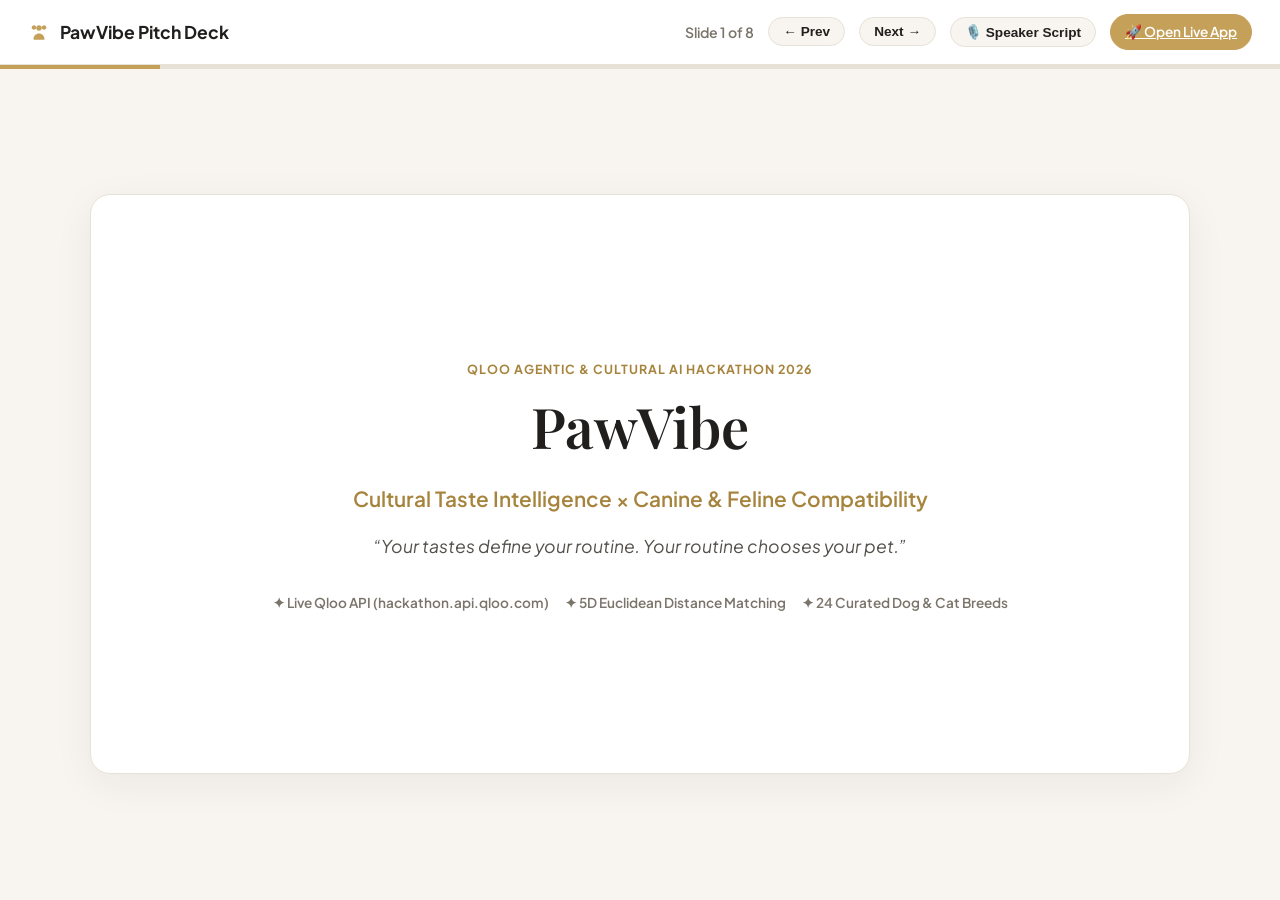
==== frontend/pitch.html @ b1a216c2 "Updated UI" ====
<!DOCTYPE html>
<html lang="en">
<head>
  <meta charset="UTF-8">
  <meta name="viewport" content="width=device-width, initial-scale=1.0">
  <title>PawVibe — Hackathon Pitch Deck</title>
  <link rel="stylesheet" href="styles.css">
  <style>
    :root {
      --slide-bg: #F8F5F0;
      --card-bg: #FFFFFF;
      --text-dark: #211F1D;
      --text-body: #54504A;
      --text-muted: #7A746B;
      --accent-gold: #C5A059;
      --accent-gold-deep: #A7843D;
      --border-subtle: #E7E2D8;
    }

    body {
      background: var(--slide-bg);
      color: var(--text-dark);
      font-family: 'Plus Jakarta Sans', sans-serif;
      margin: 0;
      padding: 0;
      overflow: hidden;
      display: flex;
      flex-direction: column;
      height: 100vh;
    }

    /* Deck Top Controls */
    .deck-header {
      display: flex;
      justify-content: space-between;
      align-items: center;
      padding: 14px 28px;
      background: var(--card-bg);
      border-bottom: 1px solid var(--border-subtle);
      z-index: 100;
    }

    .deck-brand {
      display: flex;
      align-items: center;
      gap: 10px;
      font-weight: 700;
      font-size: 1.1rem;
    }

    .deck-controls {
      display: flex;
      align-items: center;
      gap: 14px;
    }

    .slide-counter {
      font-size: 0.88rem;
      font-weight: 600;
      color: var(--text-muted);
    }

    .ctrl-btn {
      background: var(--slide-bg);
      border: 1px solid var(--border-subtle);
      color: var(--text-dark);
      padding: 6px 14px;
      border-radius: 9999px;
      font-size: 0.85rem;
      font-weight: 600;
      cursor: pointer;
      display: inline-flex;
      align-items: center;
      gap: 6px;
      transition: all 0.2s ease;
    }

    .ctrl-btn:hover {
      border-color: var(--accent-gold);
      background: #FFF;
    }

    .ctrl-btn.primary {
      background: var(--accent-gold);
      color: #FFF;
      border-color: var(--accent-gold);
    }

    /* Progress bar */
    .progress-bar-container {
      width: 100%;
      height: 4px;
      background: var(--border-subtle);
    }

    .progress-bar-fill {
      height: 100%;
      background: var(--accent-gold);
      width: 12.5%;
      transition: width 0.3s ease;
    }

    /* Slides Viewport */
    .slides-viewport {
      flex: 1;
      display: flex;
      align-items: center;
      justify-content: center;
      padding: 30px;
      position: relative;
    }

    .slide {
      display: none;
      width: 100%;
      max-width: 1100px;
      height: 580px;
      background: var(--card-bg);
      border: 1px solid var(--border-subtle);
      border-radius: 20px;
      padding: 44px 50px;
      box-shadow: 0 10px 40px rgba(33, 31, 29, 0.06);
      animation: slideIn 0.35s ease;
      position: relative;
      overflow-y: auto;
    }

    .slide.active {
      display: flex;
      flex-direction: column;
    }

    @keyframes slideIn {
      from { opacity: 0; transform: translateY(10px); }
      to { opacity: 1; transform: translateY(0); }
    }

    .slide-tag {
      font-size: 0.78rem;
      font-weight: 700;
      color: var(--accent-gold-deep);
      text-transform: uppercase;
      letter-spacing: 0.08em;
      margin-bottom: 8px;
    }

    .slide-title {
      font-family: 'Playfair Display', serif;
      font-size: 2.2rem;
      font-weight: 600;
      margin-bottom: 8px;
      color: var(--text-dark);
    }

    .slide-sub {
      font-size: 1rem;
      color: var(--text-muted);
      margin-bottom: 28px;
    }

    .grid-3 {
      display: grid;
      grid-template-columns: repeat(3, 1fr);
      gap: 20px;
      flex: 1;
    }

    .grid-2 {
      display: grid;
      grid-template-columns: 1fr 1fr;
      gap: 28px;
      flex: 1;
      align-items: center;
    }

    .p-card {
      background: #FAF8F4;
      border: 1px solid var(--border-subtle);
      border-radius: 14px;
      padding: 24px;
    }

    .p-card h3 {
      font-size: 1.15rem;
      margin-bottom: 8px;
      color: var(--text-dark);
    }

    .p-card p {
      font-size: 0.88rem;
      color: var(--text-body);
      line-height: 1.5;
    }

    .stat-huge {
      font-size: 2.4rem;
      font-weight: 800;
      color: var(--accent-gold-deep);
      margin-bottom: 4px;
      line-height: 1;
    }

    /* Speaker Notes Drawer */
    .notes-drawer {
      display: none;
      padding: 16px 28px;
      background: #211F1D;
      color: #E7E2D8;
      font-size: 0.88rem;
      line-height: 1.5;
      border-top: 1px solid rgba(255, 255, 255, 0.1);
    }

    .notes-drawer.open {
      display: block;
    }

    .notes-drawer strong {
      color: var(--accent-gold);
    }

    .slide-img {
      width: 100%;
      height: 320px;
      object-fit: contain;
      background: #FAF8F4;
      border: 1px solid var(--border-subtle);
      border-radius: 12px;
    }
  </style>
</head>
<body>

  <!-- Top Bar -->
  <header class="deck-header">
    <div class="deck-brand">
      <svg width="22" height="22" viewBox="0 0 24 24" fill="#C5A059"><path d="M12 10.5c1.66 0 3-1.34 3-3s-1.34-3-3-3-3 1.34-3 3 1.34 3 3 3zm-5.5-1c1.38 0 2.5-1.12 2.5-2.5S7.88 4.5 6.5 4.5 4 5.62 4 7s1.12 2.5 2.5 2.5zm11 0c1.38 0 2.5-1.12 2.5-2.5S18.88 4.5 17.5 4.5 15 5.62 15 7s1.12 2.5 2.5 2.5zm-5.5 4c-3.31 0-6 2.69-6 6 0 .55.45 1 1 1h10c.55 0 1-.45 1-1 0-3.31-2.69-6-6-6z"/></svg>
      <span>PawVibe Pitch Deck</span>
    </div>

    <div class="deck-controls">
      <span class="slide-counter" id="slide-num">Slide 1 of 8</span>
      <button class="ctrl-btn" id="prev-btn">← Prev</button>
      <button class="ctrl-btn" id="next-btn">Next →</button>
      <button class="ctrl-btn" id="notes-btn">🎙️ Speaker Script</button>
      <a href="/" target="_blank" class="ctrl-btn primary">🚀 Open Live App</a>
    </div>
  </header>

  <div class="progress-bar-container">
    <div class="progress-bar-fill" id="progress-bar"></div>
  </div>

  <!-- Viewport -->
  <main class="slides-viewport">

    <!-- Slide 1: Cover -->
    <section class="slide active" data-notes="Good morning judges! Today we present PawVibe — an innovative application that solves a real-world multi-billion dollar animal welfare problem using Qloo’s Taste Intelligence API.">
      <div style="margin: auto 0; text-align: center;">
        <span class="slide-tag">Qloo Agentic & Cultural AI Hackathon 2026</span>
        <h1 class="slide-title" style="font-size: 3.5rem; margin-bottom: 12px;">PawVibe</h1>
        <p style="font-size: 1.3rem; color: var(--accent-gold-deep); font-weight: 600; margin-bottom: 16px;">
          Cultural Taste Intelligence × Canine & Feline Compatibility
        </p>
        <p style="font-size: 1.1rem; color: var(--text-body); max-width: 650px; margin: 0 auto 32px; font-style: italic;">
          “Your tastes define your routine. Your routine chooses your pet.”
        </p>
        <div style="display: flex; gap: 16px; justify-content: center; font-size: 0.85rem; color: var(--text-muted); font-weight: 600;">
          <span>✦ Live Qloo API (hackathon.api.qloo.com)</span>
          <span>✦ 5D Euclidean Distance Matching</span>
          <span>✦ 24 Curated Dog & Cat Breeds</span>
        </div>
      </div>
    </section>

    <!-- Slide 2: The Problem -->
    <section class="slide" data-notes="Every year, 6.5 million pets enter shelters. Nearly half of surrenders happen because people pick pets based on looks rather than daily lifestyle fit. A remote worker adopts a high-energy working dog, or an outdoor runner adopts a quiet cat.">
      <span class="slide-tag">The Problem</span>
      <h2 class="slide-title">The Pet-Lifestyle Mismatch Crisis</h2>
      <p class="slide-sub">Why millions of animal adoptions fail despite good intentions</p>

      <div class="grid-3">
        <div class="p-card">
          <div class="stat-huge">6.5M</div>
          <h3>Shelter Animals Annually</h3>
          <p>Over 6.5 million companion animals enter US shelters every year. Up to 47% of rehoming decisions stem from lifestyle incompatibilities: exercise needs, living space, or noise tolerance.</p>
        </div>

        <div class="p-card">
          <div class="stat-huge" style="color: var(--text-dark);">Aesthetic</div>
          <h3>The Selection Blindspot</h3>
          <p>Prospective owners adopt pets based on cute photos or social media trends. Nobody quantifies their actual daily physical routine in numerical metrics before bringing a pet home.</p>
        </div>

        <div class="p-card" style="border-color: var(--accent-gold); background: #FFF;">
          <div class="stat-huge">Taste Data</div>
          <h3>The Missing Link</h3>
          <p>While people struggle to evaluate their routine objectively, they easily know their favorite music, cinema, brands, and weekend spots. Cultural taste holds the hidden blueprint of daily life.</p>
        </div>
      </div>
    </section>

    <!-- Slide 3: The Insight -->
    <section class="slide" data-notes="Qloo does not have a dog breeds endpoint. But Qloo has the world's best cultural graph. When someone likes Radiohead and hiking, Qloo's Insights API reveals the places they visit and brands they trust. PawVibe synthesizes that into a 5D Lifestyle Vector.">
      <span class="slide-tag">The Innovation</span>
      <h2 class="slide-title">Qloo as a Taste-to-Lifestyle Layer</h2>
      <p class="slide-sub">How cross-domain cultural affinities map to biological breed traits</p>

      <div class="grid-2">
        <div class="p-card">
          <h3>The Traditional Gap</h3>
          <ul style="font-size: 0.9rem; color: var(--text-body); line-height: 1.8; padding-left: 20px;">
            <li><strong>Qloo has no biological pet data</strong> — only cultural entities.</li>
            <li><strong>Self-reported quizzes fail</strong> — users overstate fitness and understate travel.</li>
            <li><strong>No bridge existed</strong> connecting consumer taste to animal temperaments.</li>
          </ul>
        </div>

        <div class="p-card" style="border-color: var(--accent-gold);">
          <h3>The PawVibe Translation Engine</h3>
          <ol style="font-size: 0.9rem; color: var(--text-body); line-height: 1.8; padding-left: 20px;">
            <li><strong>Ingest Non-PII Signals:</strong> Bands, films, brands, and neighborhood.</li>
            <li><strong>Live Qloo Insights:</strong> Queries correlated places and brand affinities.</li>
            <li><strong>Synthesize 5D Vector:</strong> Calibrates Activity, Space, Social, Routine, and Noise.</li>
            <li><strong>Euclidean Trait Match:</strong> Scores top 3 dogs and top 3 cats.</li>
          </ol>
        </div>
      </div>
    </section>

    <!-- Slide 4: Technical Architecture -->
    <section class="slide" data-notes="Here is our live technical integration. We query hackathon.api.qloo.com in real time. First resolving search entities, then querying insights across places and brands, extracting semantic tags like Tranquil or Outdoor.">
      <span class="slide-tag">Architecture</span>
      <h2 class="slide-title">Live Qloo API Integration</h2>
      <p class="slide-sub">Real-time queries to https://hackathon.api.qloo.com</p>

      <div class="grid-2">
        <div>
          <div class="p-card" style="margin-bottom: 16px;">
            <h4 style="color: var(--accent-gold-deep); margin-bottom: 4px;">1. Entity Search: GET /search?query={term}</h4>
            <p>Resolves cultural queries (Radiohead, A24, Patagonia) to standardized Qloo UUIDs (e.g. <code>70CAE5BF-2F4C...</code>).</p>
          </div>
          <div class="p-card" style="margin-bottom: 16px;">
            <h4 style="color: var(--accent-gold-deep); margin-bottom: 4px;">2. Place Insights: GET /v2/insights (type: place)</h4>
            <p>Retrieves physical place archetypes & tags: <em>Tranquil, Historic, Parks, Nature conservation</em>.</p>
          </div>
          <div class="p-card">
            <h4 style="color: var(--accent-gold-deep); margin-bottom: 4px;">3. Brand Insights: GET /v2/insights (type: brand)</h4>
            <p>Retrieves correlated consumer brands: <em>Patagonia, Blinkist, TED Talks, Albion Fit</em>.</p>
          </div>
        </div>

        <div>
          <img src="https://images.unsplash.com/photo-1543466835-00a7907e9de1?auto=format&fit=crop&w=800&q=80" alt="Pet Match Preview" class="slide-img">
        </div>
      </div>
    </section>

    <!-- Slide 5: The Math & Model -->
    <section class="slide" data-notes="We don't use arbitrary tags. We use weighted Euclidean distance. Activity and Living Space have higher weights because animal welfare is most at risk if an active pet is cooped up in a studio.">
      <span class="slide-tag">Mathematical Modeling</span>
      <h2 class="slide-title">Weighted Euclidean Trait Distance</h2>
      <p class="slide-sub">Predictive compatibility modeling against curated biological traits</p>

      <div class="grid-2">
        <div class="p-card">
          <h3>The 5 Dimensions (1.0 to 5.0)</h3>
          <ul style="font-size: 0.88rem; color: var(--text-body); line-height: 1.7; padding-left: 20px;">
            <li><strong>🏃 Activity Level (Weight: 1.25):</strong> Relaxed pace vs. high cardio.</li>
            <li><strong>🏡 Living Space (Weight: 1.20):</strong> Compact studio vs. fenced yard.</li>
            <li><strong>🤝 Social Volume (Weight: 1.00):</strong> Quiet solitude vs. party host.</li>
            <li><strong>⏱️ Home Routine (Weight: 1.00):</strong> Frequent flyer vs. 100% remote.</li>
            <li><strong>🔊 Noise Tolerance (Weight: 0.90):</strong> Pin-drop quiet vs. lively soundscape.</li>
          </ul>
        </div>

        <div class="p-card" style="border-color: var(--accent-gold); background: #FFF;">
          <h3>Distance & Compatibility Equation</h3>
          <div style="background: #F8F5F0; padding: 12px; border-radius: 8px; font-family: monospace; font-size: 0.95rem; margin-bottom: 12px;">
            D(b) = √ [ Σ w_i · ( L_i - T_b,i )² ]<br><br>
            Match % = max( 50, (1 - D(b) / D_max) × 100 )
          </div>
          <p><strong>Explainable AI:</strong> The engine isolates the closest trait dimensions to generate personalized <em>“Why It Fits Your Vibe”</em> justifications.</p>
        </div>
      </div>
    </section>

    <!-- Slide 6: Product UI & Visuals -->
    <section class="slide" data-notes="Here is the user experience. Built with a warm luxury Beige, White, Grey, and Gold atelier theme. Radar charts overlay user profile against breed traits, with verified breed photography.">
      <span class="slide-tag">User Experience</span>
      <h2 class="slide-title">Luxury Atelier UI & Trait Radar Charts</h2>
      <p class="slide-sub">Real-time HTML5 Canvas visualization and verified breed photography</p>

      <div class="grid-3">
        <div class="p-card">
          <h3>1-Click Presets</h3>
          <p>Quick-start with curated profiles like <em>The Alpine Trail Explorer</em>, <em>The Soho Loft Socialite</em>, or <em>The Cozy Remote Creative</em>.</p>
        </div>
        <div class="p-card">
          <h3>Canvas Radar Charts</h3>
          <p>Interactive spider charts comparing user lifestyle in gold against breed requirements in charcoal grey across all 5 dimensions.</p>
        </div>
        <div class="p-card">
          <h3>Live Vector Tuner</h3>
          <p>Interactive slider modal allows users to tweak their lifestyle metrics live and watch breed rankings re-order in real time.</p>
        </div>
      </div>
    </section>

    <!-- Slide 7: Market & Business Model -->
    <section class="slide" data-notes="The pet economy is $150 billion dollars. Beyond commercial affiliate opportunities with ethical breeders and gear brands like Patagonia and Ruffwear, PawVibe directly reduces shelter surrender rates.">
      <span class="slide-tag">Market & Monetization</span>
      <h2 class="slide-title">$150B Pet Market Meets Cultural AI</h2>
      <p class="slide-sub">High-margin business model combined with measurable animal welfare impact</p>

      <div class="grid-3">
        <div class="p-card">
          <div class="stat-huge">$150B+</div>
          <h3>Global Market</h3>
          <p>86M+ pet-owning US households. Adopters spend more on ethical adoptions, premium nutrition, and specialized pet gear than ever before.</p>
        </div>

        <div class="p-card">
          <div class="stat-huge" style="color: var(--text-dark);">Revenue</div>
          <h3>Commercial Streams</h3>
          <ul style="font-size: 0.85rem; color: var(--text-body); padding-left: 16px; line-height: 1.5;">
            <li>Adoption referral fees with verified breeders & rescues.</li>
            <li>Tailored gear commerce via Qloo brand affinities.</li>
            <li>Pet insurance & subscription integrations.</li>
          </ul>
        </div>

        <div class="p-card" style="border-color: var(--accent-gold); background: #FFF;">
          <div class="stat-huge">ESG</div>
          <h3>Shelter Prevention</h3>
          <p>By preventing incompatible adoptions before they happen, PawVibe keeps companion animals out of shelters and in loving permanent homes.</p>
        </div>
      </div>
    </section>

    <!-- Slide 8: Why PawVibe Wins -->
    <section class="slide" data-notes="In summary: PawVibe takes Qloo into a completely fresh, high-impact vertical. It is fully built, live-connected, and beautifully executed. Thank you, and we'd love to take your questions!">
      <span class="slide-tag">Summary</span>
      <h2 class="slide-title">Why PawVibe Wins</h2>
      <p class="slide-sub">Novel cultural AI application, working live API integration, and real-world impact</p>

      <div class="grid-2">
        <div class="p-card">
          <ul style="font-size: 0.92rem; color: var(--text-body); line-height: 1.8; padding-left: 20px;">
            <li><strong>Untapped High-Impact Vertical:</strong> Moves beyond standard music or movie recs into a $150B life-altering decision.</li>
            <li><strong>Live Production Execution:</strong> Connected to <code>hackathon.api.qloo.com</code> with verified search & insights queries.</li>
            <li><strong>Luxury Atelier Aesthetic:</strong> Styled with beige, white, grey, gold, flat SVGs, and real breed photography.</li>
          </ul>
        </div>

        <div class="p-card" style="border-color: var(--accent-gold); text-align: center; display: flex; flex-direction: column; justify-content: center;">
          <h3 style="font-size: 1.5rem; margin-bottom: 12px; color: var(--accent-gold-deep);">Ready for Live Demo</h3>
          <p style="font-size: 1rem; color: var(--text-dark); margin-bottom: 20px;">
            Experience the taste-to-lifestyle matching engine live at <strong>localhost:8080</strong>.
          </p>
          <a href="/" target="_blank" class="ctrl-btn primary" style="padding: 12px 28px; font-size: 1rem; margin: 0 auto;">
            Launch PawVibe Demo 🐾
          </a>
        </div>
      </div>
    </section>

  </main>

  <!-- Speaker Notes Drawer -->
  <footer class="notes-drawer" id="notes-drawer">
    <strong>🎙️ Speaker Script:</strong> <span id="notes-text">Good morning judges! Today we present PawVibe...</span>
  </footer>

  <script>
    const slides = document.querySelectorAll('.slide');
    let currentIdx = 0;
    const slideNumEl = document.getElementById('slide-num');
    const progressBar = document.getElementById('progress-bar');
    const notesDrawer = document.getElementById('notes-drawer');
    const notesText = document.getElementById('notes-text');
    const notesBtn = document.getElementById('notes-btn');

    function showSlide(idx) {
      if (idx < 0) idx = 0;
      if (idx >= slides.length) idx = slides.length - 1;
      currentIdx = idx;

      slides.forEach((s, i) => {
        s.classList.toggle('active', i === currentIdx);
      });

      slideNumEl.textContent = `Slide ${currentIdx + 1} of ${slides.length}`;
      progressBar.style.width = `${((currentIdx + 1) / slides.length) * 100}%`;
      notesText.textContent = slides[currentIdx].getAttribute('data-notes') || '';
    }

    document.getElementById('prev-btn').addEventListener('click', () => showSlide(currentIdx - 1));
    document.getElementById('next-btn').addEventListener('click', () => showSlide(currentIdx + 1));
    
    notesBtn.addEventListener('click', () => {
      notesDrawer.classList.toggle('open');
    });

    document.addEventListener('keydown', (e) => {
      if (e.key === 'ArrowRight' || e.key === 'Space') {
        showSlide(currentIdx + 1);
      } else if (e.key === 'ArrowLeft') {
        showSlide(currentIdx - 1);
      } else if (e.key === 'n' || e.key === 'N') {
        notesDrawer.classList.toggle('open');
      }
    });

    showSlide(0);
  </script>
</body>
</html>
---- frontend/styles.css ----
/* ==========================================================================
   PawVibe Luxury Atelier Design System
   Palette: Strictly Beige, White, Grey, and Gold
   Aesthetic: Flat iconography, clean editorial typography, warm minimalism
   ========================================================================== */

@import url('https://fonts.googleapis.com/css2?family=Plus+Jakarta+Sans:wght@300;400;500;600;700;800&family=Playfair+Display:ital,wght@0,500;0,600;0,700;1,400&display=swap');

:root {
  /* Strictly Beige, White, Grey, Gold */
  
  /* Beige Tones */
  --bg-page: #F7F4EE;
  --bg-beige-subtle: #FAF8F4;
  --bg-beige-surface: #F2EFE8;
  --bg-beige-deep: #EBE5D8;
  
  /* White */
  --color-white: #FFFFFF;
  --bg-card: #FFFFFF;
  --bg-card-subtle: #FCFBF9;
  
  /* Grey Tones */
  --text-primary: #211F1D;
  --text-secondary: #54504A;
  --text-muted: #7A746B;
  --text-light: #A39D92;
  --border-light: #E7E2D8;
  --border-medium: #D5CEBF;
  --border-dark: #A8A092;
  --grey-surface: #EFECE6;

  /* Gold Accents */
  --gold-primary: #C5A059;
  --gold-light: #DFBF77;
  --gold-deep: #A7843D;
  --gold-wash: rgba(197, 160, 89, 0.08);
  --gold-tint: rgba(197, 160, 89, 0.16);
  --gold-border: rgba(197, 160, 89, 0.35);
  --gold-glow: 0 4px 20px rgba(197, 160, 89, 0.18);
  --grad-gold: linear-gradient(135deg, #C5A059 0%, #DFBF77 50%, #B59045 100%);
  --grad-gold-soft: linear-gradient(135deg, rgba(197, 160, 89, 0.15) 0%, rgba(223, 191, 119, 0.1) 100%);

  /* Typography */
  --font-sans: 'Plus Jakarta Sans', -apple-system, BlinkMacSystemFont, sans-serif;
  --font-serif: 'Playfair Display', Georgia, serif;

  /* Geometry & Radii */
  --radius-sm: 6px;
  --radius-md: 12px;
  --radius-lg: 18px;
  --radius-xl: 24px;
  --radius-full: 9999px;

  /* Shadows */
  --shadow-subtle: 0 2px 10px rgba(33, 31, 29, 0.04);
  --shadow-card: 0 6px 24px rgba(33, 31, 29, 0.06);
  --shadow-hover: 0 12px 36px rgba(33, 31, 29, 0.1);
  --shadow-gold: 0 4px 18px rgba(197, 160, 89, 0.25);

  --transition-fast: 0.16s ease;
  --transition-normal: 0.26s ease;
}

/* Base Styles */
* {
  box-sizing: border-box;
  margin: 0;
  padding: 0;
}

body {
  font-family: var(--font-sans);
  background-color: var(--bg-page);
  color: var(--text-primary);
  min-height: 100vh;
  line-height: 1.6;
  overflow-x: hidden;
  background-image: 
    radial-gradient(circle at 10% 8%, rgba(197, 160, 89, 0.05) 0%, transparent 40%),
    radial-gradient(circle at 90% 20%, rgba(213, 206, 191, 0.25) 0%, transparent 45%),
    radial-gradient(circle at 50% 90%, rgba(197, 160, 89, 0.04) 0%, transparent 50%);
  background-attachment: fixed;
}

/* Container */
.app-container {
  max-width: 1180px;
  margin: 0 auto;
  padding: 32px 24px 80px;
  position: relative;
}

/* Header & Atelier Branding */
header.app-header {
  display: flex;
  align-items: center;
  justify-content: space-between;
  padding: 18px 28px;
  background: var(--color-white);
  border: 1px solid var(--border-light);
  border-radius: var(--radius-lg);
  margin-bottom: 40px;
  box-shadow: var(--shadow-subtle);
}

.brand {
  display: flex;
  align-items: center;
  gap: 14px;
}

.brand-icon-box {
  width: 44px;
  height: 44px;
  border-radius: var(--radius-md);
  background: var(--bg-beige-surface);
  border: 1px solid var(--gold-border);
  display: flex;
  align-items: center;
  justify-content: center;
  color: var(--gold-primary);
}

.brand-icon-box svg {
  width: 24px;
  height: 24px;
  fill: currentColor;
}

.brand-text h1 {
  font-family: var(--font-serif);
  font-size: 1.45rem;
  font-weight: 600;
  letter-spacing: -0.01em;
  color: var(--text-primary);
}

.brand-text span {
  font-size: 0.75rem;
  color: var(--text-muted);
  display: block;
  font-weight: 500;
  letter-spacing: 0.02em;
}

.header-status {
  display: flex;
  align-items: center;
  gap: 12px;
}

.pitch-deck-btn {
  display: inline-flex;
  align-items: center;
  gap: 6px;
  padding: 6px 14px;
  background: var(--color-white);
  border: 1px solid var(--gold-primary);
  border-radius: var(--radius-full);
  font-size: 0.8rem;
  font-weight: 600;
  color: var(--gold-deep);
  text-decoration: none;
  transition: all 0.2s ease;
}

.pitch-deck-btn:hover {
  background: var(--gold-primary);
  color: var(--color-white);
  box-shadow: 0 2px 8px rgba(197, 160, 89, 0.25);
}

.status-badge {
  display: inline-flex;
  align-items: center;
  gap: 8px;
  padding: 6px 16px;
  background: var(--bg-beige-subtle);
  border: 1px solid var(--border-medium);
  border-radius: var(--radius-full);
  font-size: 0.8rem;
  color: var(--text-secondary);
  font-weight: 500;
}

.pulse-dot {
  width: 7px;
  height: 7px;
  border-radius: 50%;
  background: var(--gold-primary);
  box-shadow: 0 0 8px rgba(197, 160, 89, 0.6);
}

/* Hero Section */
.hero-section {
  text-align: center;
  max-width: 780px;
  margin: 0 auto 44px;
}

.hero-tag {
  display: inline-flex;
  align-items: center;
  gap: 6px;
  padding: 6px 18px;
  font-size: 0.78rem;
  font-weight: 600;
  text-transform: uppercase;
  letter-spacing: 0.1em;
  background: var(--gold-wash);
  color: var(--gold-deep);
  border: 1px solid var(--gold-border);
  border-radius: var(--radius-full);
  margin-bottom: 20px;
}

.hero-title {
  font-family: var(--font-serif);
  font-size: clamp(2.2rem, 4vw, 3.4rem);
  font-weight: 600;
  line-height: 1.2;
  margin-bottom: 18px;
  color: var(--text-primary);
}

.hero-title .gold-text {
  color: var(--gold-primary);
  font-style: italic;
}

.hero-desc {
  font-size: 1.05rem;
  color: var(--text-secondary);
  line-height: 1.7;
}

/* Preset Persona Bar */
.preset-bar {
  background: var(--color-white);
  border: 1px solid var(--border-light);
  border-radius: var(--radius-lg);
  padding: 24px;
  margin-bottom: 36px;
  box-shadow: var(--shadow-subtle);
}

.preset-title {
  font-size: 0.82rem;
  font-weight: 700;
  color: var(--text-muted);
  text-transform: uppercase;
  letter-spacing: 0.08em;
  margin-bottom: 16px;
  display: flex;
  align-items: center;
  gap: 8px;
}

.preset-title svg {
  width: 14px;
  height: 14px;
  fill: var(--gold-primary);
}

.preset-grid {
  display: grid;
  grid-template-columns: repeat(auto-fit, minmax(230px, 1fr));
  gap: 14px;
}

.preset-card {
  background: var(--bg-beige-subtle);
  border: 1px solid var(--border-light);
  border-radius: var(--radius-md);
  padding: 16px;
  cursor: pointer;
  transition: all var(--transition-fast);
  text-align: left;
}

.preset-card:hover {
  background: var(--color-white);
  border-color: var(--gold-primary);
  transform: translateY(-2px);
  box-shadow: var(--shadow-subtle);
}

.preset-card.active {
  background: var(--color-white);
  border-color: var(--gold-primary);
  box-shadow: var(--gold-glow);
}

.preset-badge {
  font-size: 0.72rem;
  font-weight: 700;
  color: var(--gold-deep);
  text-transform: uppercase;
  letter-spacing: 0.05em;
  display: block;
  margin-bottom: 6px;
}

.preset-card h4 {
  font-size: 0.95rem;
  font-weight: 600;
  color: var(--text-primary);
  margin-bottom: 4px;
}

.preset-card p {
  font-size: 0.8rem;
  color: var(--text-muted);
  line-height: 1.4;
}

/* Main Form Card */
.form-card {
  background: var(--color-white);
  border: 1px solid var(--border-light);
  border-radius: var(--radius-xl);
  padding: 36px;
  box-shadow: var(--shadow-card);
  margin-bottom: 44px;
}

/* Steps Navigation */
.steps-nav {
  display: flex;
  align-items: center;
  justify-content: space-between;
  border-bottom: 1px solid var(--border-light);
  padding-bottom: 22px;
  margin-bottom: 32px;
  overflow-x: auto;
}

.step-tab {
  display: flex;
  align-items: center;
  gap: 10px;
  background: transparent;
  border: none;
  color: var(--text-muted);
  font-family: var(--font-sans);
  font-size: 0.95rem;
  font-weight: 600;
  cursor: pointer;
  padding: 8px 16px;
  border-radius: var(--radius-md);
  transition: all var(--transition-fast);
  white-space: nowrap;
}

.step-tab .step-num {
  width: 28px;
  height: 28px;
  border-radius: 50%;
  background: var(--bg-beige-surface);
  border: 1px solid var(--border-medium);
  display: flex;
  align-items: center;
  justify-content: center;
  font-size: 0.8rem;
  color: var(--text-secondary);
  transition: all var(--transition-fast);
}

.step-tab.active {
  color: var(--text-primary);
}

.step-tab.active .step-num {
  background: var(--gold-primary);
  border-color: var(--gold-primary);
  color: var(--color-white);
  box-shadow: 0 2px 8px rgba(197, 160, 89, 0.4);
}

.step-tab.completed .step-num {
  background: var(--text-secondary);
  border-color: var(--text-secondary);
  color: var(--color-white);
}

/* Form Steps */
.form-step {
  display: none;
  animation: fadeIn 0.25s ease;
}

.form-step.active {
  display: block;
}

@keyframes fadeIn {
  from { opacity: 0; transform: translateY(4px); }
  to { opacity: 1; transform: translateY(0); }
}

.step-header {
  margin-bottom: 28px;
}

.step-header h3 {
  font-family: var(--font-serif);
  font-size: 1.45rem;
  font-weight: 600;
  margin-bottom: 6px;
  display: flex;
  align-items: center;
  gap: 10px;
  color: var(--text-primary);
}

.step-header h3 svg {
  width: 22px;
  height: 22px;
  fill: var(--gold-primary);
}

.step-header p {
  color: var(--text-secondary);
  font-size: 0.95rem;
}

/* Category & Tags */
.taste-category {
  margin-bottom: 28px;
}

.category-label {
  font-size: 0.82rem;
  font-weight: 700;
  color: var(--text-muted);
  margin-bottom: 12px;
  text-transform: uppercase;
  letter-spacing: 0.06em;
  display: flex;
  align-items: center;
  gap: 6px;
}

.category-label svg {
  width: 14px;
  height: 14px;
  fill: var(--gold-deep);
}

.tags-wrap {
  display: flex;
  flex-wrap: wrap;
  gap: 10px;
}

.tag-pill {
  padding: 8px 16px;
  background: var(--bg-beige-subtle);
  border: 1px solid var(--border-medium);
  border-radius: var(--radius-full);
  color: var(--text-secondary);
  font-size: 0.88rem;
  font-weight: 500;
  cursor: pointer;
  transition: all var(--transition-fast);
  user-select: none;
  display: inline-flex;
  align-items: center;
  gap: 8px;
}

.tag-pill svg {
  width: 14px;
  height: 14px;
  fill: var(--text-muted);
  transition: fill var(--transition-fast);
}

.tag-pill:hover {
  background: var(--color-white);
  border-color: var(--gold-primary);
  color: var(--text-primary);
}

.tag-pill.selected {
  background: var(--color-white);
  border-color: var(--gold-primary);
  color: var(--text-primary);
  box-shadow: 0 2px 10px rgba(197, 160, 89, 0.2);
}

.tag-pill.selected svg {
  fill: var(--gold-primary);
}

.custom-tag-box {
  display: flex;
  gap: 12px;
  margin-top: 14px;
}

.input-field {
  flex: 1;
  background: var(--color-white);
  border: 1px solid var(--border-medium);
  border-radius: var(--radius-md);
  padding: 12px 18px;
  color: var(--text-primary);
  font-family: var(--font-sans);
  font-size: 0.95rem;
  outline: none;
  transition: all var(--transition-fast);
}

.input-field:focus {
  border-color: var(--gold-primary);
  box-shadow: 0 0 0 3px rgba(197, 160, 89, 0.15);
}

.btn-secondary {
  background: var(--bg-beige-surface);
  border: 1px solid var(--border-medium);
  color: var(--text-primary);
  font-family: var(--font-sans);
  font-weight: 600;
  padding: 10px 22px;
  border-radius: var(--radius-md);
  cursor: pointer;
  transition: all var(--transition-fast);
  display: inline-flex;
  align-items: center;
  gap: 8px;
}

.btn-secondary:hover {
  background: var(--color-white);
  border-color: var(--gold-primary);
}

/* Radio Options Cards */
.options-grid {
  display: grid;
  grid-template-columns: repeat(auto-fit, minmax(220px, 1fr));
  gap: 16px;
  margin-bottom: 24px;
}

.radio-card {
  position: relative;
  background: var(--bg-beige-subtle);
  border: 1px solid var(--border-light);
  border-radius: var(--radius-lg);
  padding: 22px 20px;
  cursor: pointer;
  transition: all var(--transition-fast);
  text-align: left;
}

.radio-card:hover {
  background: var(--color-white);
  border-color: var(--border-medium);
}

.radio-card.selected {
  background: var(--color-white);
  border-color: var(--gold-primary);
  box-shadow: var(--gold-glow);
}

.radio-card input {
  position: absolute;
  opacity: 0;
}

.card-icon-svg {
  width: 28px;
  height: 28px;
  margin-bottom: 14px;
  fill: var(--text-muted);
  display: block;
  transition: fill var(--transition-fast);
}

.radio-card.selected .card-icon-svg {
  fill: var(--gold-primary);
}

.radio-card h4 {
  font-size: 1rem;
  font-weight: 700;
  margin-bottom: 4px;
  color: var(--text-primary);
}

.radio-card p {
  font-size: 0.82rem;
  color: var(--text-muted);
  line-height: 1.4;
}

/* Actions */
.form-actions {
  display: flex;
  justify-content: space-between;
  align-items: center;
  margin-top: 36px;
  padding-top: 24px;
  border-top: 1px solid var(--border-light);
}

.btn-primary {
  background: var(--grad-gold);
  border: none;
  color: var(--color-white);
  font-family: var(--font-sans);
  font-weight: 700;
  font-size: 0.98rem;
  padding: 14px 34px;
  border-radius: var(--radius-full);
  cursor: pointer;
  box-shadow: var(--shadow-gold);
  transition: all var(--transition-fast);
  display: inline-flex;
  align-items: center;
  gap: 10px;
}

.btn-primary:hover {
  transform: translateY(-2px);
  box-shadow: 0 6px 24px rgba(197, 160, 89, 0.4);
}

.btn-primary svg {
  width: 18px;
  height: 18px;
  fill: currentColor;
}

/* Synthesis Loader */
.synthesis-loader {
  display: none;
  text-align: center;
  padding: 64px 24px;
  background: var(--color-white);
  border: 1px solid var(--border-light);
  border-radius: var(--radius-xl);
  margin-bottom: 44px;
  box-shadow: var(--shadow-card);
}

.loader-orb {
  width: 80px;
  height: 80px;
  margin: 0 auto 24px;
  border-radius: 50%;
  background: var(--bg-beige-surface);
  border: 2px solid var(--gold-primary);
  display: flex;
  align-items: center;
  justify-content: center;
  animation: orbPulse 1.8s infinite ease-in-out;
}

.loader-orb svg {
  width: 36px;
  height: 36px;
  fill: var(--gold-primary);
}

@keyframes orbPulse {
  0% { transform: scale(0.94); box-shadow: 0 0 10px rgba(197, 160, 89, 0.2); }
  50% { transform: scale(1.06); box-shadow: 0 0 25px rgba(197, 160, 89, 0.4); }
  100% { transform: scale(0.94); box-shadow: 0 0 10px rgba(197, 160, 89, 0.2); }
}

.synthesis-loader h3 {
  font-family: var(--font-serif);
  font-size: 1.6rem;
  margin-bottom: 8px;
  color: var(--text-primary);
}

.loader-status {
  font-size: 0.95rem;
  color: var(--gold-deep);
  font-weight: 600;
}

/* ==========================================================================
   Results Dashboard
   ========================================================================== */

.results-section {
  display: none;
  animation: fadeIn 0.3s ease;
}

/* Profile Banner */
.profile-banner {
  background: var(--color-white);
  border: 1px solid var(--gold-border);
  border-radius: var(--radius-xl);
  padding: 34px;
  margin-bottom: 40px;
  box-shadow: var(--shadow-card);
  display: grid;
  grid-template-columns: 1fr auto;
  gap: 28px;
  align-items: center;
}

@media (max-width: 860px) {
  .profile-banner {
    grid-template-columns: 1fr;
  }
}

.profile-tag {
  display: inline-flex;
  align-items: center;
  gap: 6px;
  font-size: 0.76rem;
  font-weight: 700;
  text-transform: uppercase;
  color: var(--gold-deep);
  background: var(--gold-wash);
  padding: 4px 14px;
  border-radius: var(--radius-full);
  margin-bottom: 12px;
  border: 1px solid var(--gold-border);
}

.profile-title {
  font-family: var(--font-serif);
  font-size: 1.85rem;
  font-weight: 600;
  margin-bottom: 10px;
  color: var(--text-primary);
}

.profile-narrative {
  color: var(--text-secondary);
  font-size: 1rem;
  line-height: 1.7;
  margin-bottom: 18px;
}

.affinity-chips {
  display: flex;
  flex-wrap: wrap;
  gap: 8px;
}

.affinity-chip {
  font-size: 0.78rem;
  background: var(--bg-beige-subtle);
  border: 1px solid var(--border-medium);
  padding: 4px 14px;
  border-radius: var(--radius-full);
  color: var(--text-secondary);
  font-weight: 500;
}

/* 5D Lifestyle Vector Scorecard */
.vector-metrics-card {
  background: var(--bg-beige-subtle);
  border: 1px solid var(--border-light);
  border-radius: var(--radius-lg);
  padding: 22px;
  min-width: 300px;
}

.metrics-title {
  font-size: 0.8rem;
  font-weight: 700;
  text-transform: uppercase;
  color: var(--text-muted);
  letter-spacing: 0.06em;
  margin-bottom: 14px;
  display: flex;
  align-items: center;
  justify-content: space-between;
}

.tune-btn {
  background: transparent;
  border: none;
  color: var(--gold-deep);
  font-size: 0.78rem;
  font-weight: 600;
  cursor: pointer;
  text-decoration: underline;
  display: inline-flex;
  align-items: center;
  gap: 4px;
}

.tune-btn svg {
  width: 12px;
  height: 12px;
  fill: currentColor;
}

.metric-row {
  display: flex;
  align-items: center;
  justify-content: space-between;
  margin-bottom: 9px;
  font-size: 0.85rem;
}

.metric-bar-wrap {
  width: 110px;
  height: 6px;
  background: var(--border-light);
  border-radius: var(--radius-full);
  overflow: hidden;
  margin: 0 10px;
}

.metric-bar-fill {
  height: 100%;
  background: var(--grad-gold);
  border-radius: var(--radius-full);
  transition: width 0.5s ease;
}

/* Tabs */
.results-tabs {
  display: flex;
  align-items: center;
  justify-content: center;
  gap: 12px;
  margin-bottom: 36px;
}

.res-tab-btn {
  padding: 12px 28px;
  background: var(--color-white);
  border: 1px solid var(--border-medium);
  border-radius: var(--radius-full);
  font-family: var(--font-sans);
  font-size: 0.95rem;
  font-weight: 600;
  color: var(--text-secondary);
  cursor: pointer;
  transition: all var(--transition-fast);
  display: inline-flex;
  align-items: center;
  gap: 8px;
}

.res-tab-btn svg {
  width: 16px;
  height: 16px;
  fill: currentColor;
}

.res-tab-btn:hover {
  border-color: var(--gold-primary);
  color: var(--text-primary);
}

.res-tab-btn.active {
  background: var(--grad-gold);
  color: var(--color-white);
  border-color: transparent;
  box-shadow: var(--shadow-gold);
}

/* Breed Cards Grid */
.breeds-grid {
  display: grid;
  grid-template-columns: repeat(auto-fit, minmax(340px, 1fr));
  gap: 30px;
  margin-bottom: 50px;
}

.breed-card {
  background: var(--color-white);
  border: 1px solid var(--border-light);
  border-radius: var(--radius-xl);
  overflow: hidden;
  transition: all var(--transition-normal);
  display: flex;
  flex-direction: column;
  box-shadow: var(--shadow-subtle);
  position: relative;
}

.breed-card:hover {
  transform: translateY(-4px);
  border-color: var(--gold-primary);
  box-shadow: var(--shadow-hover);
}

.breed-card.top-pick {
  border-color: var(--gold-primary);
  box-shadow: var(--gold-glow);
}

/* Breed Image Box (Directly in suggestion box) */
.breed-image-box {
  width: 100%;
  height: 220px;
  background: var(--bg-beige-surface);
  position: relative;
  overflow: hidden;
}

.breed-image-box img.breed-img {
  width: 100%;
  height: 100%;
  object-fit: cover;
  transition: transform 0.4s ease;
}

.breed-card:hover .breed-image-box img.breed-img {
  transform: scale(1.04);
}

.species-tag-badge {
  position: absolute;
  top: 14px;
  left: 14px;
  background: rgba(33, 31, 29, 0.75);
  backdrop-filter: blur(8px);
  color: var(--color-white);
  font-size: 0.72rem;
  font-weight: 700;
  text-transform: uppercase;
  letter-spacing: 0.08em;
  padding: 4px 12px;
  border-radius: var(--radius-full);
  display: inline-flex;
  align-items: center;
  gap: 6px;
  border: 1px solid rgba(255, 255, 255, 0.2);
}

.species-tag-badge svg {
  width: 12px;
  height: 12px;
  fill: var(--gold-light);
}

.card-top {
  padding: 22px 24px 16px;
  display: flex;
  justify-content: space-between;
  align-items: flex-start;
  border-bottom: 1px solid var(--border-light);
}

.breed-header h3 {
  font-family: var(--font-serif);
  font-size: 1.4rem;
  font-weight: 600;
  margin-bottom: 4px;
  color: var(--text-primary);
}

.breed-badge {
  display: inline-block;
  font-size: 0.72rem;
  font-weight: 700;
  text-transform: uppercase;
  letter-spacing: 0.04em;
  color: var(--gold-deep);
  background: var(--gold-wash);
  padding: 3px 12px;
  border-radius: var(--radius-full);
  border: 1px solid var(--gold-border);
}

.match-score-badge {
  text-align: right;
  display: flex;
  flex-direction: column;
  align-items: flex-end;
}

.score-num {
  font-family: var(--font-sans);
  font-size: 1.75rem;
  font-weight: 800;
  color: var(--gold-deep);
  line-height: 1;
}

.score-label {
  font-size: 0.68rem;
  color: var(--text-muted);
  text-transform: uppercase;
  font-weight: 600;
  letter-spacing: 0.06em;
  margin-top: 3px;
}

/* Radar Trait Container */
.radar-container {
  padding: 16px 20px;
  background: var(--bg-beige-subtle);
  border-bottom: 1px solid var(--border-light);
  display: flex;
  flex-direction: column;
  align-items: center;
}

.radar-canvas {
  width: 260px;
  height: 190px;
}

.radar-legend {
  display: flex;
  gap: 16px;
  margin-top: 8px;
  font-size: 0.76rem;
  font-weight: 600;
}

.legend-item {
  display: flex;
  align-items: center;
  gap: 6px;
}

.dot-user {
  width: 8px;
  height: 8px;
  border-radius: 50%;
  background: var(--gold-primary);
}

.dot-breed {
  width: 8px;
  height: 8px;
  border-radius: 50%;
  background: var(--text-secondary);
}

/* Card Body */
.card-content {
  padding: 22px 24px;
  flex: 1;
  display: flex;
  flex-direction: column;
}

.tagline {
  font-family: var(--font-serif);
  font-size: 0.95rem;
  color: var(--text-secondary);
  font-style: italic;
  margin-bottom: 18px;
  line-height: 1.5;
}

.why-fits-box {
  background: var(--bg-beige-subtle);
  border: 1px solid var(--border-light);
  border-radius: var(--radius-md);
  padding: 16px;
  margin-bottom: 20px;
}

.why-title {
  font-size: 0.78rem;
  font-weight: 700;
  color: var(--gold-deep);
  text-transform: uppercase;
  letter-spacing: 0.06em;
  margin-bottom: 10px;
  display: flex;
  align-items: center;
  gap: 6px;
}

.why-title svg {
  width: 14px;
  height: 14px;
  fill: currentColor;
}

.why-list {
  list-style: none;
}

.why-list li {
  font-size: 0.84rem;
  color: var(--text-secondary);
  margin-bottom: 8px;
  position: relative;
  padding-left: 16px;
  line-height: 1.45;
}

.why-list li::before {
  content: '•';
  position: absolute;
  left: 0;
  color: var(--gold-primary);
  font-size: 1.1rem;
  line-height: 1;
  top: 1px;
}

/* Specs */
.card-specs {
  display: grid;
  grid-template-columns: repeat(3, 1fr);
  gap: 10px;
  padding-top: 16px;
  margin-top: auto;
  border-top: 1px solid var(--border-light);
  font-size: 0.78rem;
}

.spec-item {
  display: flex;
  flex-direction: column;
}

.spec-k {
  color: var(--text-muted);
  font-weight: 500;
  margin-bottom: 2px;
}

.spec-v {
  color: var(--text-primary);
  font-weight: 600;
}

/* Runner Ups */
.runner-up-section {
  margin-top: 36px;
  padding-top: 36px;
  border-top: 1px solid var(--border-light);
}

.section-subhead {
  font-family: var(--font-serif);
  font-size: 1.35rem;
  font-weight: 600;
  margin-bottom: 20px;
  color: var(--text-primary);
  display: flex;
  align-items: center;
  gap: 10px;
}

.section-subhead svg {
  width: 20px;
  height: 20px;
  fill: var(--gold-primary);
}

.runner-grid {
  display: grid;
  grid-template-columns: repeat(auto-fit, minmax(290px, 1fr));
  gap: 16px;
}

.runner-card {
  background: var(--color-white);
  border: 1px solid var(--border-light);
  border-radius: var(--radius-md);
  padding: 16px 20px;
  display: flex;
  align-items: center;
  gap: 14px;
  transition: all var(--transition-fast);
}

.runner-card:hover {
  border-color: var(--gold-primary);
  box-shadow: var(--shadow-subtle);
}

.runner-thumb {
  width: 52px;
  height: 52px;
  border-radius: var(--radius-md);
  object-fit: cover;
  background: var(--bg-beige-surface);
  border: 1px solid var(--border-light);
}

.runner-info {
  flex: 1;
}

.runner-info h4 {
  font-size: 0.95rem;
  font-weight: 600;
  color: var(--text-primary);
}

.runner-info p {
  font-size: 0.78rem;
  color: var(--text-muted);
}

.runner-score {
  font-family: var(--font-sans);
  font-weight: 800;
  font-size: 1.15rem;
  color: var(--gold-deep);
}

/* Vector Tuner Modal */
.modal-overlay {
  display: none;
  position: fixed;
  inset: 0;
  background: rgba(33, 31, 29, 0.45);
  backdrop-filter: blur(6px);
  z-index: 1000;
  align-items: center;
  justify-content: center;
  padding: 20px;
}

.modal-overlay.active {
  display: flex;
}

.modal-box {
  background: var(--color-white);
  border: 1px solid var(--border-medium);
  border-radius: var(--radius-xl);
  padding: 36px;
  max-width: 540px;
  width: 100%;
  box-shadow: 0 20px 60px rgba(33, 31, 29, 0.15);
  animation: fadeIn 0.2s ease;
}

.modal-header {
  display: flex;
  justify-content: space-between;
  align-items: center;
  margin-bottom: 18px;
}

.modal-header h3 {
  font-family: var(--font-serif);
  font-size: 1.4rem;
  font-weight: 600;
  color: var(--text-primary);
}

.close-btn {
  background: transparent;
  border: none;
  color: var(--text-muted);
  font-size: 1.6rem;
  cursor: pointer;
  line-height: 1;
}

.slider-group {
  margin-bottom: 22px;
}

.slider-label-row {
  display: flex;
  justify-content: space-between;
  font-size: 0.88rem;
  font-weight: 600;
  margin-bottom: 8px;
  color: var(--text-primary);
}

.slider-val {
  color: var(--gold-deep);
  font-weight: 700;
}

.custom-range {
  width: 100%;
  appearance: none;
  height: 6px;
  background: var(--border-light);
  border-radius: var(--radius-full);
  outline: none;
}

.custom-range::-webkit-slider-thumb {
  appearance: none;
  width: 18px;
  height: 18px;
  border-radius: 50%;
  background: var(--gold-primary);
  border: 2px solid var(--color-white);
  cursor: pointer;
  box-shadow: 0 2px 8px rgba(197, 160, 89, 0.4);
}

/* Footer */
footer.app-footer {
  text-align: center;
  padding: 44px 20px 20px;
  color: var(--text-muted);
  font-size: 0.84rem;
  border-top: 1px solid var(--border-light);
  margin-top: 60px;
}

footer.app-footer strong {
  color: var(--text-primary);
}
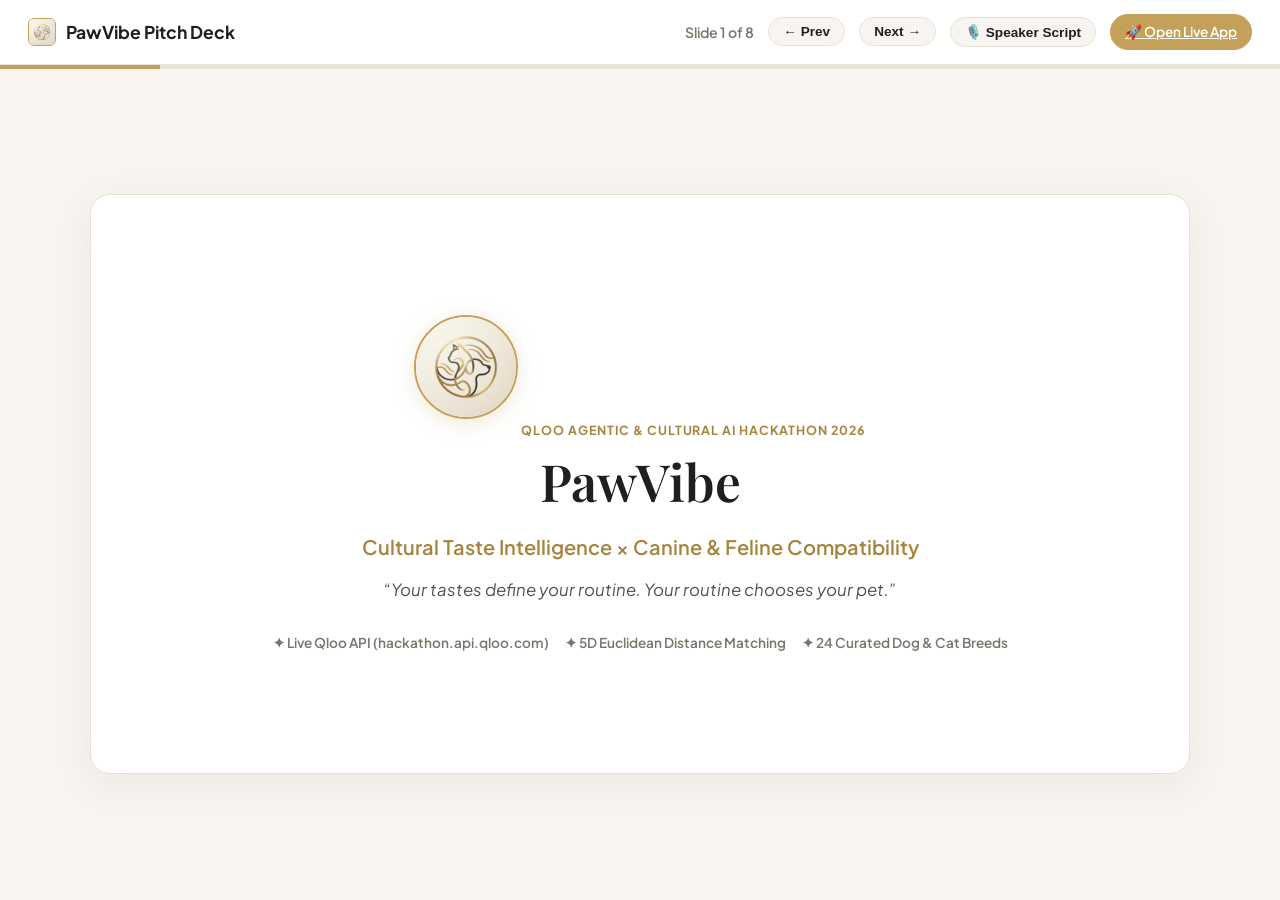
==== commit 99358abb: "Tested api and integration" ====
--- a/frontend/pitch.html
+++ b/frontend/pitch.html
@@ -234,7 +234,7 @@
   <!-- Top Bar -->
   <header class="deck-header">
     <div class="deck-brand">
-      <svg width="22" height="22" viewBox="0 0 24 24" fill="#C5A059"><path d="M12 10.5c1.66 0 3-1.34 3-3s-1.34-3-3-3-3 1.34-3 3 1.34 3 3 3zm-5.5-1c1.38 0 2.5-1.12 2.5-2.5S7.88 4.5 6.5 4.5 4 5.62 4 7s1.12 2.5 2.5 2.5zm11 0c1.38 0 2.5-1.12 2.5-2.5S18.88 4.5 17.5 4.5 15 5.62 15 7s1.12 2.5 2.5 2.5zm-5.5 4c-3.31 0-6 2.69-6 6 0 .55.45 1 1 1h10c.55 0 1-.45 1-1 0-3.31-2.69-6-6-6z"/></svg>
+      <img src="logo.jpg" alt="PawVibe Logo" style="width: 28px; height: 28px; border-radius: 6px; object-fit: cover; border: 1px solid var(--accent-gold);">
       <span>PawVibe Pitch Deck</span>
     </div>
 
@@ -257,12 +257,13 @@
     <!-- Slide 1: Cover -->
     <section class="slide active" data-notes="Good morning judges! Today we present PawVibe — an innovative application that solves a real-world multi-billion dollar animal welfare problem using Qloo’s Taste Intelligence API.">
       <div style="margin: auto 0; text-align: center;">
+        <img src="logo.jpg" alt="PawVibe Atelier Logo" style="width: 104px; height: 104px; border-radius: 50%; object-fit: cover; margin: 0 auto 16px; border: 2px solid var(--accent-gold); box-shadow: 0 4px 20px rgba(197, 160, 89, 0.25);">
         <span class="slide-tag">Qloo Agentic & Cultural AI Hackathon 2026</span>
-        <h1 class="slide-title" style="font-size: 3.5rem; margin-bottom: 12px;">PawVibe</h1>
-        <p style="font-size: 1.3rem; color: var(--accent-gold-deep); font-weight: 600; margin-bottom: 16px;">
+        <h1 class="slide-title" style="font-size: 3.2rem; margin-bottom: 8px;">PawVibe</h1>
+        <p style="font-size: 1.25rem; color: var(--accent-gold-deep); font-weight: 600; margin-bottom: 14px;">
           Cultural Taste Intelligence × Canine & Feline Compatibility
         </p>
-        <p style="font-size: 1.1rem; color: var(--text-body); max-width: 650px; margin: 0 auto 32px; font-style: italic;">
+        <p style="font-size: 1.05rem; color: var(--text-body); max-width: 650px; margin: 0 auto 28px; font-style: italic;">
           “Your tastes define your routine. Your routine chooses your pet.”
         </p>
         <div style="display: flex; gap: 16px; justify-content: center; font-size: 0.85rem; color: var(--text-muted); font-weight: 600;">
--- a/frontend/styles.css
+++ b/frontend/styles.css
@@ -120,6 +120,15 @@
   align-items: center;
   justify-content: center;
   color: var(--gold-primary);
+  overflow: hidden;
+  box-shadow: 0 2px 8px rgba(197, 160, 89, 0.15);
+}
+
+.brand-icon-box img {
+  width: 100%;
+  height: 100%;
+  object-fit: cover;
+  border-radius: inherit;
 }
 
 .brand-icon-box svg {
